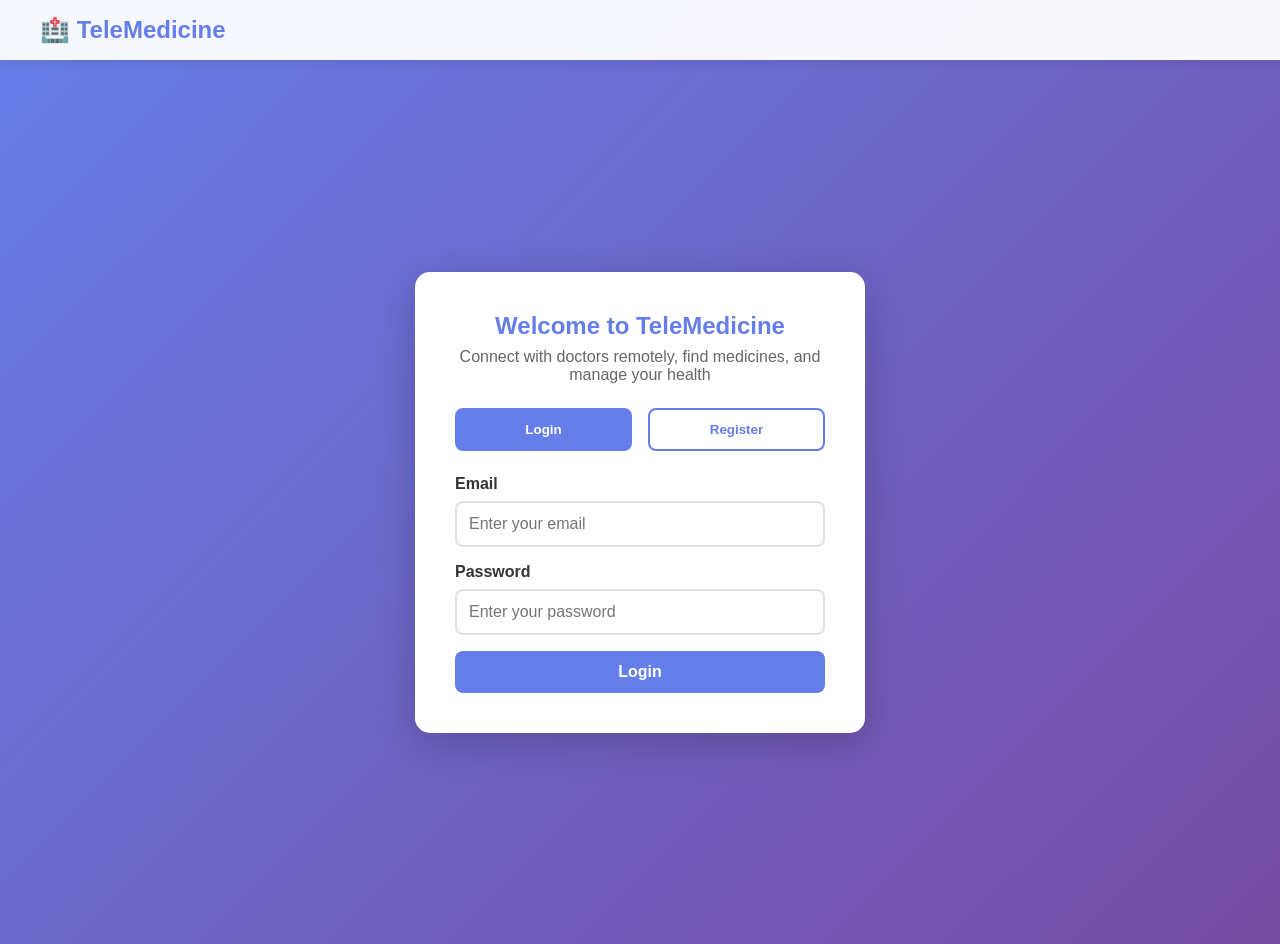
==== frontend/index.html @ 82e6c84f "Initial commit: TeleMedicine Platform A comprehensive telemedicine solution connecting patients with" ====
<!DOCTYPE html>
<html lang="en">
<head>
    <meta charset="UTF-8">
    <meta name="viewport" content="width=device-width, initial-scale=1.0">
    <title>TeleMedicine - Access Healthcare Anywhere</title>
    <link rel="stylesheet" href="styles.css">
</head>
<body>
    <div id="app">
        <!-- Navigation -->
        <nav class="navbar">
            <div class="nav-container">
                <h1 class="logo">🏥 TeleMedicine</h1>
                <div class="nav-links" id="navLinks">
                    <a href="#" onclick="showSection('home')" class="nav-link">Home</a>
                    <a href="#" onclick="showSection('doctors')" class="nav-link">Find Doctors</a>
                    <a href="#" onclick="showSection('medicines')" class="nav-link">Medicines</a>
                    <a href="#" onclick="showSection('consultations')" class="nav-link">My Consultations</a>
                    <a href="#" onclick="showSection('followups')" class="nav-link">Follow-ups</a>
                    <a href="#" onclick="logout()" class="nav-link logout">Logout</a>
                </div>
            </div>
        </nav>

        <!-- Login Section -->
        <section id="loginSection" class="section active">
            <div class="auth-container">
                <div class="auth-box">
                    <h2>Welcome to TeleMedicine</h2>
                    <p>Connect with doctors remotely, find medicines, and manage your health</p>
                    
                    <div class="auth-toggle">
                        <button class="toggle-btn active" onclick="toggleAuth('login')">Login</button>
                        <button class="toggle-btn" onclick="toggleAuth('register')">Register</button>
                    </div>

                    <!-- Login Form -->
                    <form id="loginForm" class="auth-form">
                        <div class="form-group">
                            <label>Email</label>
                            <input type="email" id="loginEmail" required placeholder="Enter your email">
                        </div>
                        <div class="form-group">
                            <label>Password</label>
                            <input type="password" id="loginPassword" required placeholder="Enter your password">
                        </div>
                        <button type="submit" class="btn btn-primary">Login</button>
                    </form>

                    <!-- Register Form -->
                    <form id="registerForm" class="auth-form hidden">
                        <div class="form-group">
                            <label>Full Name</label>
                            <input type="text" id="regName" required placeholder="Enter your full name">
                        </div>
                        <div class="form-group">
                            <label>Email</label>
                            <input type="email" id="regEmail" required placeholder="Enter your email">
                        </div>
                        <div class="form-group">
                            <label>Phone</label>
                            <input type="tel" id="regPhone" required placeholder="Enter your phone number">
                        </div>
                        <div class="form-group">
                            <label>Age</label>
                            <input type="number" id="regAge" required placeholder="Enter your age">
                        </div>
                        <div class="form-group">
                            <label>Gender</label>
                            <select id="regGender" required>
                                <option value="">Select Gender</option>
                                <option value="male">Male</option>
                                <option value="female">Female</option>
                                <option value="other">Other</option>
                            </select>
                        </div>
                        <div class="form-group">
                            <label>Address</label>
                            <textarea id="regAddress" required placeholder="Enter your address"></textarea>
                        </div>
                        <div class="form-group">
                            <label>Password</label>
                            <input type="password" id="regPassword" required placeholder="Create a password">
                        </div>
                        <button type="submit" class="btn btn-primary">Register</button>
                    </form>
                </div>
            </div>
        </section>

        <!-- Home Section -->
        <section id="homeSection" class="section hidden">
            <div class="hero">
                <h2>Your Health, Our Priority</h2>
                <p>Get medical advice from qualified doctors, find available medicines at local pharmacies, and manage your follow-ups digitally.</p>
                <div class="features">
                    <div class="feature-card">
                        <h3>👨‍⚕️ Remote Consultations</h3>
                        <p>Connect with doctors from anywhere</p>
                    </div>
                    <div class="feature-card">
                        <h3>💊 Medicine Availability</h3>
                        <p>Find medicines at nearby pharmacies</p>
                    </div>
                    <div class="feature-card">
                        <h3>📅 Digital Follow-ups</h3>
                        <p>Never miss your appointments</p>
                    </div>
                </div>
            </div>
        </section>

        <!-- Doctors Section -->
        <section id="doctorsSection" class="section hidden">
            <div class="container">
                <h2>Available Doctors</h2>
                <div id="doctorsList" class="doctors-grid">
                    <!-- Doctors will be loaded here -->
                </div>
            </div>
        </section>

        <!-- Consultation Request Modal -->
        <div id="consultationModal" class="modal hidden">
            <div class="modal-content">
                <span class="close" onclick="closeModal('consultationModal')">&times;</span>
                <h2>Request Consultation</h2>
                <form id="consultationForm">
                    <input type="hidden" id="selectedDoctorId">
                    <div class="form-group">
                        <label>Describe your symptoms</label>
                        <textarea id="symptoms" required placeholder="Please describe your symptoms in detail" rows="5"></textarea>
                    </div>
                    <button type="submit" class="btn btn-primary">Submit Request</button>
                </form>
            </div>
        </div>

        <!-- Medicines Section -->
        <section id="medicinesSection" class="section hidden">
            <div class="container">
                <h2>Find Medicines</h2>
                <div class="search-box">
                    <input type="text" id="medicineSearch" placeholder="Search for medicines...">
                    <button onclick="searchMedicines()" class="btn btn-primary">Search</button>
                </div>
                <div id="medicinesList" class="medicines-grid">
                    <!-- Medicines will be loaded here -->
                </div>
            </div>
        </section>

        <!-- Consultations Section -->
        <section id="consultationsSection" class="section hidden">
            <div class="container">
                <h2>My Consultations</h2>
                <div id="consultationsList" class="consultations-list">
                    <!-- Consultations will be loaded here -->
                </div>
            </div>
        </section>

        <!-- Follow-ups Section -->
        <section id="followupsSection" class="section hidden">
            <div class="container">
                <h2>My Follow-ups</h2>
                <div id="followupsList" class="followups-list">
                    <!-- Follow-ups will be loaded here -->
                </div>
            </div>
        </section>
    </div>

    <script src="script.js"></script>
</body>
</html>
---- frontend/styles.css ----
* {
    margin: 0;
    padding: 0;
    box-sizing: border-box;
}

body {
    font-family: 'Segoe UI', Tahoma, Geneva, Verdana, sans-serif;
    background: linear-gradient(135deg, #667eea 0%, #764ba2 100%);
    min-height: 100vh;
    color: #333;
}

/* Navigation */
.navbar {
    background: rgba(255, 255, 255, 0.95);
    padding: 1rem 2rem;
    box-shadow: 0 2px 10px rgba(0, 0, 0, 0.1);
    position: sticky;
    top: 0;
    z-index: 1000;
}

.nav-container {
    max-width: 1200px;
    margin: 0 auto;
    display: flex;
    justify-content: space-between;
    align-items: center;
}

.logo {
    font-size: 1.5rem;
    color: #667eea;
}

.nav-links {
    display: flex;
    gap: 1.5rem;
}

.nav-link {
    text-decoration: none;
    color: #333;
    font-weight: 500;
    transition: color 0.3s;
}

.nav-link:hover {
    color: #667eea;
}

.nav-link.logout {
    color: #e74c3c;
}

/* Sections */
.section {
    padding: 2rem;
    min-height: calc(100vh - 80px);
}

.section.hidden {
    display: none;
}

.section.active {
    display: block;
}

/* Auth Container */
.auth-container {
    display: flex;
    justify-content: center;
    align-items: center;
    min-height: calc(100vh - 80px);
}

.auth-box {
    background: white;
    padding: 2.5rem;
    border-radius: 15px;
    box-shadow: 0 10px 40px rgba(0, 0, 0, 0.2);
    max-width: 450px;
    width: 100%;
}

.auth-box h2 {
    text-align: center;
    margin-bottom: 0.5rem;
    color: #667eea;
}

.auth-box p {
    text-align: center;
    color: #666;
    margin-bottom: 1.5rem;
}

.auth-toggle {
    display: flex;
    gap: 1rem;
    margin-bottom: 1.5rem;
}

.toggle-btn {
    flex: 1;
    padding: 0.75rem;
    border: 2px solid #667eea;
    background: white;
    color: #667eea;
    border-radius: 8px;
    cursor: pointer;
    font-weight: 600;
    transition: all 0.3s;
}

.toggle-btn.active {
    background: #667eea;
    color: white;
}

/* Forms */
.auth-form {
    display: flex;
    flex-direction: column;
    gap: 1rem;
}

.auth-form.hidden {
    display: none;
}

.form-group {
    display: flex;
    flex-direction: column;
    gap: 0.5rem;
}

.form-group label {
    font-weight: 600;
    color: #333;
}

.form-group input,
.form-group select,
.form-group textarea {
    padding: 0.75rem;
    border: 2px solid #e0e0e0;
    border-radius: 8px;
    font-size: 1rem;
    transition: border-color 0.3s;
}

.form-group input:focus,
.form-group select:focus,
.form-group textarea:focus {
    outline: none;
    border-color: #667eea;
}

/* Buttons */
.btn {
    padding: 0.75rem 1.5rem;
    border: none;
    border-radius: 8px;
    font-size: 1rem;
    font-weight: 600;
    cursor: pointer;
    transition: all 0.3s;
}

.btn-primary {
    background: #667eea;
    color: white;
}

.btn-primary:hover {
    background: #5568d3;
    transform: translateY(-2px);
}

.btn-secondary {
    background: #95a5a6;
    color: white;
}

.btn-success {
    background: #27ae60;
    color: white;
}

/* Hero Section */
.hero {
    text-align: center;
    padding: 3rem 1rem;
}

.hero h2 {
    font-size: 2.5rem;
    color: white;
    margin-bottom: 1rem;
}

.hero p {
    font-size: 1.2rem;
    color: rgba(255, 255, 255, 0.9);
    margin-bottom: 2rem;
}

.features {
    display: grid;
    grid-template-columns: repeat(auto-fit, minmax(250px, 1fr));
    gap: 1.5rem;
    max-width: 1200px;
    margin: 0 auto;
}

.feature-card {
    background: white;
    padding: 2rem;
    border-radius: 15px;
    box-shadow: 0 5px 20px rgba(0, 0, 0, 0.1);
    transition: transform 0.3s;
}

.feature-card:hover {
    transform: translateY(-5px);
}

.feature-card h3 {
    color: #667eea;
    margin-bottom: 0.5rem;
}

/* Container */
.container {
    max-width: 1200px;
    margin: 0 auto;
    padding: 1rem;
}

.container h2 {
    color: white;
    margin-bottom: 1.5rem;
}

/* Doctors Grid */
.doctors-grid {
    display: grid;
    grid-template-columns: repeat(auto-fill, minmax(300px, 1fr));
    gap: 1.5rem;
}

.doctor-card {
    background: white;
    padding: 1.5rem;
    border-radius: 15px;
    box-shadow: 0 5px 20px rgba(0, 0, 0, 0.1);
    transition: transform 0.3s;
}

.doctor-card:hover {
    transform: translateY(-5px);
}

.doctor-card h3 {
    color: #667eea;
    margin-bottom: 0.5rem;
}

.doctor-card p {
    color: #666;
    margin-bottom: 0.5rem;
}

.doctor-card .specialization {
    font-weight: 600;
    color: #333;
}

/* Search Box */
.search-box {
    display: flex;
    gap: 1rem;
    margin-bottom: 2rem;
}

.search-box input {
    flex: 1;
    padding: 0.75rem;
    border: 2px solid #e0e0e0;
    border-radius: 8px;
    font-size: 1rem;
}

/* Medicines Grid */
.medicines-grid {
    display: grid;
    grid-template-columns: repeat(auto-fill, minmax(280px, 1fr));
    gap: 1.5rem;
}

.medicine-card {
    background: white;
    padding: 1.5rem;
    border-radius: 15px;
    box-shadow: 0 5px 20px rgba(0, 0, 0, 0.1);
}

.medicine-card h3 {
    color: #667eea;
    margin-bottom: 0.5rem;
}

.medicine-card .price {
    font-size: 1.25rem;
    font-weight: 700;
    color: #27ae60;
    margin: 0.5rem 0;
}

.medicine-card .pharmacy {
    color: #666;
    font-size: 0.9rem;
}

/* Consultations List */
.consultations-list,
.followups-list {
    display: flex;
    flex-direction: column;
    gap: 1rem;
}

.consultation-card,
.followup-card {
    background: white;
    padding: 1.5rem;
    border-radius: 15px;
    box-shadow: 0 5px 20px rgba(0, 0, 0, 0.1);
}

.consultation-card h3,
.followup-card h3 {
    color: #667eea;
    margin-bottom: 0.5rem;
}

.status {
    display: inline-block;
    padding: 0.25rem 0.75rem;
    border-radius: 20px;
    font-size: 0.85rem;
    font-weight: 600;
}

.status.pending {
    background: #f39c12;
    color: white;
}

.status.in_progress {
    background: #3498db;
    color: white;
}

.status.completed {
    background: #27ae60;
    color: white;
}

.status.scheduled {
    background: #9b59b6;
    color: white;
}

/* Modal */
.modal {
    position: fixed;
    top: 0;
    left: 0;
    width: 100%;
    height: 100%;
    background: rgba(0, 0, 0, 0.5);
    display: flex;
    justify-content: center;
    align-items: center;
    z-index: 2000;
}

.modal.hidden {
    display: none;
}

.modal-content {
    background: white;
    padding: 2rem;
    border-radius: 15px;
    max-width: 500px;
    width: 90%;
    position: relative;
}

.close {
    position: absolute;
    top: 1rem;
    right: 1.5rem;
    font-size: 2rem;
    cursor: pointer;
    color: #666;
}

.close:hover {
    color: #333;
}

/* Responsive */
@media (max-width: 768px) {
    .nav-container {
        flex-direction: column;
        gap: 1rem;
    }

    .nav-links {
        flex-wrap: wrap;
        justify-content: center;
    }

    .doctors-grid,
    .medicines-grid {
        grid-template-columns: 1fr;
    }

    .search-box {
        flex-direction: column;
    }
}
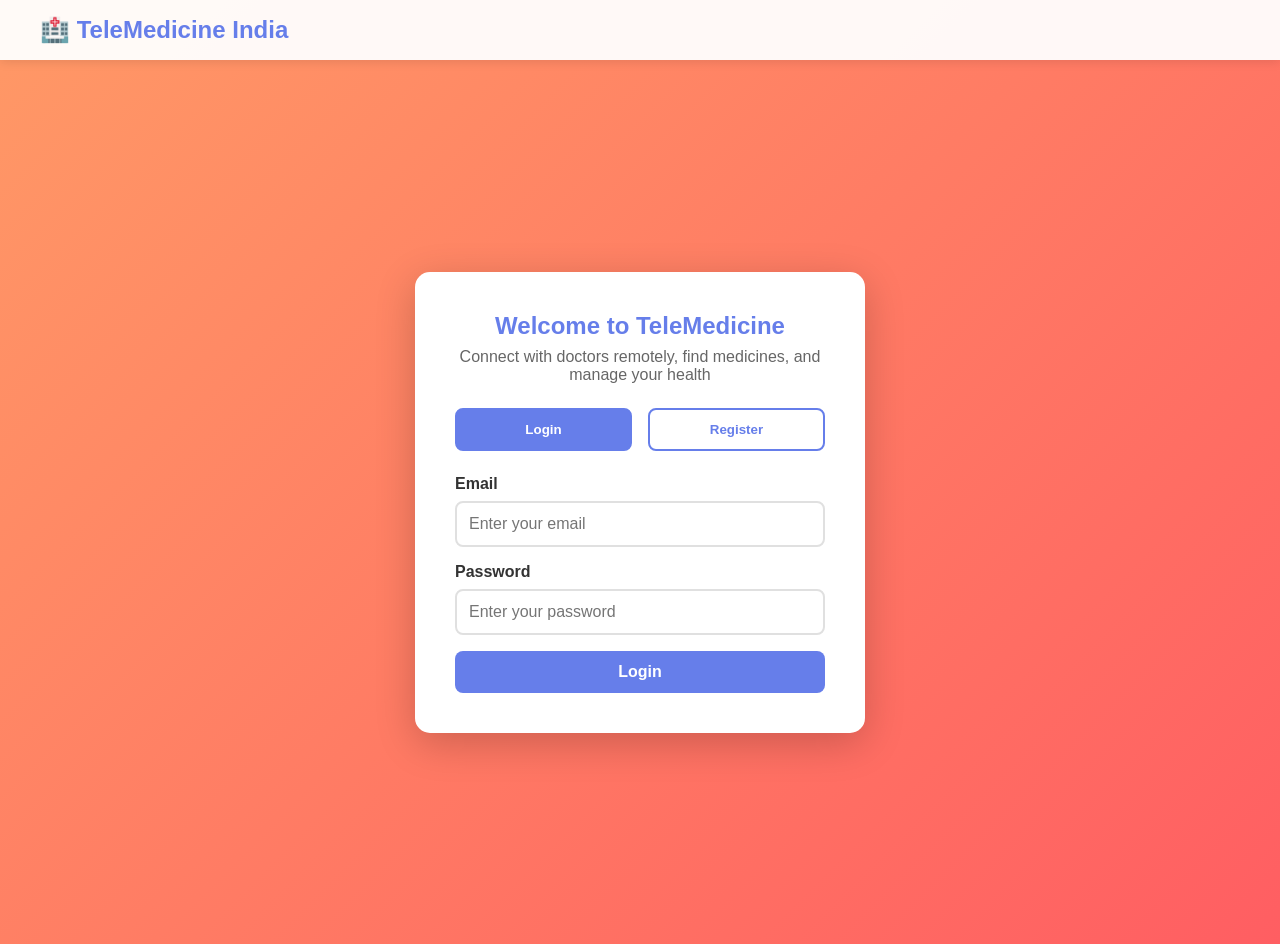
==== commit 8e4bd43a: "Complete website redesign with Indian context and new features - Updated home section with Indian br" ====
--- a/frontend/index.html
+++ b/frontend/index.html
@@ -11,11 +11,15 @@
         <!-- Navigation -->
         <nav class="navbar">
             <div class="nav-container">
-                <h1 class="logo">🏥 TeleMedicine</h1>
+                <h1 class="logo">🏥 TeleMedicine India</h1>
                 <div class="nav-links" id="navLinks">
                     <a href="#" onclick="showSection('home')" class="nav-link">Home</a>
                     <a href="#" onclick="showSection('doctors')" class="nav-link">Find Doctors</a>
                     <a href="#" onclick="showSection('medicines')" class="nav-link">Medicines</a>
+                    <a href="#" onclick="showSection('emergency')" class="nav-link">Emergency</a>
+                    <a href="#" onclick="showSection('labtests')" class="nav-link">Lab Tests</a>
+                    <a href="#" onclick="showSection('video')" class="nav-link">Video Call</a>
+                    <a href="#" onclick="showSection('blog')" class="nav-link">Health Blog</a>
                     <a href="#" onclick="showSection('consultations')" class="nav-link">My Consultations</a>
                     <a href="#" onclick="showSection('followups')" class="nav-link">Follow-ups</a>
                     <a href="#" onclick="logout()" class="nav-link logout">Logout</a>
@@ -92,20 +96,55 @@
         <!-- Home Section -->
         <section id="homeSection" class="section hidden">
             <div class="hero">
-                <h2>Your Health, Our Priority</h2>
-                <p>Get medical advice from qualified doctors, find available medicines at local pharmacies, and manage your follow-ups digitally.</p>
+                <h2>🇮🇳 India's Premier Telemedicine Platform</h2>
+                <p>Access quality healthcare from anywhere in India. Connect with top doctors, find medicines at local pharmacies, book lab tests, and manage your health digitally.</p>
+                <div class="quick-actions">
+                    <button onclick="showSection('doctors')" class="btn btn-primary">Find a Doctor</button>
+                    <button onclick="showSection('emergency')" class="btn btn-danger">Emergency Services</button>
+                    <button onclick="showSection('labtests')" class="btn btn-secondary">Book Lab Test</button>
+                </div>
                 <div class="features">
                     <div class="feature-card">
-                        <h3>👨‍⚕️ Remote Consultations</h3>
-                        <p>Connect with doctors from anywhere</p>
-                    </div>
-                    <div class="feature-card">
-                        <h3>💊 Medicine Availability</h3>
-                        <p>Find medicines at nearby pharmacies</p>
-                    </div>
-                    <div class="feature-card">
-                        <h3>📅 Digital Follow-ups</h3>
-                        <p>Never miss your appointments</p>
+                        <h3>👨‍⚕️ 24/7 Doctor Consultation</h3>
+                        <p>Connect with 100+ qualified Indian doctors anytime</p>
+                    </div>
+                    <div class="feature-card">
+                        <h3>💊 Medicine Delivery</h3>
+                        <p>Find medicines at pharmacies across India</p>
+                    </div>
+                    <div class="feature-card">
+                        <h3>🚑 Emergency Services</h3>
+                        <p>Ambulance & emergency contacts across India</p>
+                    </div>
+                    <div class="feature-card">
+                        <h3>� Lab Tests & Diagnostics</h3>
+                        <p>Book tests at trusted diagnostic centers</p>
+                    </div>
+                    <div class="feature-card">
+                        <h3>📹 Video Consultations</h3>
+                        <p>Face-to-face video calls with specialists</p>
+                    </div>
+                    <div class="feature-card">
+                        <h3>📰 Health Blog</h3>
+                        <p>Latest health tips and medical news</p>
+                    </div>
+                </div>
+                <div class="stats">
+                    <div class="stat-item">
+                        <h3>100+</h3>
+                        <p>Qualified Doctors</p>
+                    </div>
+                    <div class="stat-item">
+                        <h3>50+</h3>
+                        <p>Pharmacies</p>
+                    </div>
+                    <div class="stat-item">
+                        <h3>100+</h3>
+                        <p>Medicines</p>
+                    </div>
+                    <div class="stat-item">
+                        <h3>24/7</h3>
+                        <p>Support</p>
                     </div>
                 </div>
             </div>
@@ -151,6 +190,289 @@
             </div>
         </section>
 
+        <!-- Emergency Services Section -->
+        <section id="emergencySection" class="section hidden">
+            <div class="container">
+                <h2>🚑 Emergency Services</h2>
+                <div class="emergency-grid">
+                    <div class="emergency-card urgent">
+                        <h3>National Emergency Number</h3>
+                        <p class="emergency-number">112</p>
+                        <p>Call for police, fire, or medical emergencies</p>
+                        <a href="tel:112" class="btn btn-danger">Call Now</a>
+                    </div>
+                    <div class="emergency-card">
+                        <h3>Ambulance Services</h3>
+                        <p class="emergency-number">108</p>
+                        <p>24/7 ambulance service across India</p>
+                        <a href="tel:108" class="btn btn-danger">Call Now</a>
+                    </div>
+                    <div class="emergency-card">
+                        <h3>Women Helpline</h3>
+                        <p class="emergency-number">181</p>
+                        <p>24/7 women safety helpline</p>
+                        <a href="tel:181" class="btn btn-primary">Call Now</a>
+                    </div>
+                    <div class="emergency-card">
+                        <h3>Child Helpline</h3>
+                        <p class="emergency-number">1098</p>
+                        <p>24/7 child protection helpline</p>
+                        <a href="tel:1098" class="btn btn-primary">Call Now</a>
+                    </div>
+                    <div class="emergency-card">
+                        <h3>Mental Health Helpline</h3>
+                        <p class="emergency-number">011-23381030</p>
+                        <p>24/7 mental health support</p>
+                        <a href="tel:01123381030" class="btn btn-primary">Call Now</a>
+                    </div>
+                    <div class="emergency-card">
+                        <h3>Air Ambulance</h3>
+                        <p class="emergency-number">9540161344</p>
+                        <p>Emergency air ambulance service</p>
+                        <a href="tel:9540161344" class="btn btn-secondary">Call Now</a>
+                    </div>
+                </div>
+                <div class="emergency-tips">
+                    <h3>Emergency Tips</h3>
+                    <ul>
+                        <li>Stay calm and assess the situation</li>
+                        <li>Call the appropriate emergency number immediately</li>
+                        <li>Provide clear information about your location</li>
+                        <li>Follow the dispatcher's instructions</li>
+                        <li>Keep first aid kit ready at home</li>
+                    </ul>
+                </div>
+            </div>
+        </section>
+
+        <!-- Lab Tests Section -->
+        <section id="labtestsSection" class="section hidden">
+            <div class="container">
+                <h2>🔬 Lab Tests & Diagnostics</h2>
+                <div class="lab-tests-grid">
+                    <div class="lab-card">
+                        <h3>Complete Blood Count (CBC)</h3>
+                        <p>Full blood analysis including RBC, WBC, platelets</p>
+                        <p class="price">₹350</p>
+                        <button class="btn btn-primary">Book Now</button>
+                    </div>
+                    <div class="lab-card">
+                        <h3>Blood Sugar Test</h3>
+                        <p>Fasting and post-prandial blood sugar levels</p>
+                        <p class="price">₹150</p>
+                        <button class="btn btn-primary">Book Now</button>
+                    </div>
+                    <div class="lab-card">
+                        <h3>Lipid Profile</h3>
+                        <p>Cholesterol, triglycerides, HDL, LDL</p>
+                        <p class="price">₹450</p>
+                        <button class="btn btn-primary">Book Now</button>
+                    </div>
+                    <div class="lab-card">
+                        <h3>Thyroid Function Test</h3>
+                        <p>T3, T4, TSH levels</p>
+                        <p class="price">₹400</p>
+                        <button class="btn btn-primary">Book Now</button>
+                    </div>
+                    <div class="lab-card">
+                        <h3>Liver Function Test</h3>
+                        <p>Complete liver health analysis</p>
+                        <p class="price">₹500</p>
+                        <button class="btn btn-primary">Book Now</button>
+                    </div>
+                    <div class="lab-card">
+                        <h3>Kidney Function Test</h3>
+                        <p>Complete kidney health analysis</p>
+                        <p class="price">₹450</p>
+                        <button class="btn btn-primary">Book Now</button>
+                    </div>
+                    <div class="lab-card">
+                        <h3>Urine Analysis</h3>
+                        <p>Complete urine examination</p>
+                        <p class="price">₹150</p>
+                        <button class="btn btn-primary">Book Now</button>
+                    </div>
+                    <div class="lab-card">
+                        <h3>Vitamin D Test</h3>
+                        <p>25-hydroxy vitamin D levels</p>
+                        <p class="price">₹600</p>
+                        <button class="btn btn-primary">Book Now</button>
+                    </div>
+                    <div class="lab-card">
+                        <h3>Vitamin B12 Test</h3>
+                        <p>Vitamin B12 levels</p>
+                        <p class="price">₹550</p>
+                        <button class="btn btn-primary">Book Now</button>
+                    </div>
+                </div>
+                <div class="diagnostic-centers">
+                    <h3>Partner Diagnostic Centers</h3>
+                    <div class="center-item">
+                        <h4>Dr. Lal PathLabs</h4>
+                        <p>Available across India</p>
+                        <p class="rating">⭐⭐⭐⭐⭐ 4.5/5</p>
+                    </div>
+                    <div class="center-item">
+                        <h4>Thyrocare</h4>
+                        <p>Available across India</p>
+                        <p class="rating">⭐⭐⭐⭐⭐ 4.3/5</p>
+                    </div>
+                    <div class="center-item">
+                        <h4>Metropolis Healthcare</h4>
+                        <p>Available across India</p>
+                        <p class="rating">⭐⭐⭐⭐⭐ 4.4/5</p>
+                    </div>
+                </div>
+            </div>
+        </section>
+
+        <!-- Video Consultation Section -->
+        <section id="videoSection" class="section hidden">
+            <div class="container">
+                <h2>📹 Video Consultation</h2>
+                <div class="video-container">
+                    <div class="video-info">
+                        <h3>Connect Face-to-Face with Doctors</h3>
+                        <p>Experience high-quality video consultations with our network of specialists across India. Discuss your health concerns from the comfort of your home.</p>
+                        <div class="video-features">
+                            <div class="v-feature">
+                                <h4>HD Video Quality</h4>
+                                <p>Crystal clear video consultations</p>
+                            </div>
+                            <div class="v-feature">
+                                <h4>Screen Sharing</h4>
+                                <p>Share reports and test results</p>
+                            </div>
+                            <div class="v-feature">
+                                <h4>Chat & File Transfer</h4>
+                                <p>Send documents during consultation</p>
+                            </div>
+                            <div class="v-feature">
+                                <h4>Secure & Private</h4>
+                                <p>End-to-end encrypted calls</p>
+                            </div>
+                        </div>
+                        <button onclick="startVideoCall()" class="btn btn-primary">Start Video Call</button>
+                    </div>
+                    <div class="video-demo">
+                        <div class="demo-placeholder">
+                            <div class="demo-doctor">
+                                <div class="doctor-avatar">👨‍⚕️</div>
+                                <p>Dr. Sharma</p>
+                            </div>
+                            <div class="demo-patient">
+                                <div class="patient-avatar">👤</div>
+                                <p>You</p>
+                            </div>
+                            <div class="demo-status">Ready to connect</div>
+                        </div>
+                    </div>
+                </div>
+                <div class="video-doctors">
+                    <h3>Available for Video Consultation</h3>
+                    <div class="v-doctor-card">
+                        <h4>Dr. Rajesh Kumar</h4>
+                        <p>General Physician • 25 years exp</p>
+                        <p class="availability">Available Now</p>
+                        <button class="btn btn-primary">Book ₹500</button>
+                    </div>
+                    <div class="v-doctor-card">
+                        <h4>Dr. Maria Garcia</h4>
+                        <p>Cardiologist • 18 years exp</p>
+                        <p class="availability">Available Now</p>
+                        <button class="btn btn-primary">Book ₹800</button>
+                    </div>
+                    <div class="v-doctor-card">
+                        <h4>Dr. Sarah Ahmed</h4>
+                        <p>Pediatrician • 15 years exp</p>
+                        <p class="availability">Available Now</p>
+                        <button class="btn btn-primary">Book ₹600</button>
+                    </div>
+                </div>
+            </div>
+        </section>
+
+        <!-- Health Blog Section -->
+        <section id="blogSection" class="section hidden">
+            <div class="container">
+                <h2>📰 Health Blog</h2>
+                <div class="blog-grid">
+                    <article class="blog-card">
+                        <div class="blog-image">🏃</div>
+                        <div class="blog-content">
+                            <h3>10 Tips for a Healthy Lifestyle</h3>
+                            <p>Simple daily habits that can transform your health and well-being...</p>
+                            <div class="blog-meta">
+                                <span class="blog-date">Jan 15, 2025</span>
+                                <span class="blog-category">Wellness</span>
+                            </div>
+                            <button class="btn btn-secondary">Read More</button>
+                        </div>
+                    </article>
+                    <article class="blog-card">
+                        <div class="blog-image">🥗</div>
+                        <div class="blog-content">
+                            <h3>Superfoods for Indian Diet</h3>
+                            <p>Discover nutritious Indian foods that boost immunity and energy...</p>
+                            <div class="blog-meta">
+                                <span class="blog-date">Jan 12, 2025</span>
+                                <span class="blog-category">Nutrition</span>
+                            </div>
+                            <button class="btn btn-secondary">Read More</button>
+                        </div>
+                    </article>
+                    <article class="blog-card">
+                        <div class="blog-image">😴</div>
+                        <div class="blog-content">
+                            <h3>Importance of Quality Sleep</h3>
+                            <p>How adequate sleep affects your physical and mental health...</p>
+                            <div class="blog-meta">
+                                <span class="blog-date">Jan 10, 2025</span>
+                                <span class="blog-category">Wellness</span>
+                            </div>
+                            <button class="btn btn-secondary">Read More</button>
+                        </div>
+                    </article>
+                    <article class="blog-card">
+                        <div class="blog-image">🧘</div>
+                        <div class="blog-content">
+                            <h3>Yoga for Stress Relief</h3>
+                            <p>Simple yoga poses to reduce stress and improve mental clarity...</p>
+                            <div class="blog-meta">
+                                <span class="blog-date">Jan 8, 2025</span>
+                                <span class="blog-category">Fitness</span>
+                            </div>
+                            <button class="btn btn-secondary">Read More</button>
+                        </div>
+                    </article>
+                    <article class="blog-card">
+                        <div class="blog-image">💪</div>
+                        <div class="blog-content">
+                            <h3>Home Workout Guide</h3>
+                            <p>Effective exercises you can do at home without equipment...</p>
+                            <div class="blog-meta">
+                                <span class="blog-date">Jan 5, 2025</span>
+                                <span class="blog-category">Fitness</span>
+                            </div>
+                            <button class="btn btn-secondary">Read More</button>
+                        </div>
+                    </article>
+                    <article class="blog-card">
+                        <div class="blog-image">🧠</div>
+                        <div class="blog-content">
+                            <h3>Mental Health Awareness</h3>
+                            <p>Understanding and managing anxiety and depression...</p>
+                            <div class="blog-meta">
+                                <span class="blog-date">Jan 3, 2025</span>
+                                <span class="blog-category">Mental Health</span>
+                            </div>
+                            <button class="btn btn-secondary">Read More</button>
+                        </div>
+                    </article>
+                </div>
+            </div>
+        </section>
+
         <!-- Consultations Section -->
         <section id="consultationsSection" class="section hidden">
             <div class="container">
--- a/frontend/styles.css
+++ b/frontend/styles.css
@@ -6,7 +6,7 @@
 
 body {
     font-family: 'Segoe UI', Tahoma, Geneva, Verdana, sans-serif;
-    background: linear-gradient(135deg, #667eea 0%, #764ba2 100%);
+    background: linear-gradient(135deg, #ff9966 0%, #ff5e62 100%);
     min-height: 100vh;
     color: #333;
 }
@@ -190,6 +190,16 @@
     color: white;
 }
 
+.btn-danger {
+    background: #e74c3c;
+    color: white;
+}
+
+.btn-danger:hover {
+    background: #c0392b;
+    transform: translateY(-2px);
+}
+
 /* Hero Section */
 .hero {
     text-align: center;
@@ -208,12 +218,20 @@
     margin-bottom: 2rem;
 }
 
+.quick-actions {
+    display: flex;
+    gap: 1rem;
+    justify-content: center;
+    margin-bottom: 3rem;
+    flex-wrap: wrap;
+}
+
 .features {
     display: grid;
     grid-template-columns: repeat(auto-fit, minmax(250px, 1fr));
     gap: 1.5rem;
     max-width: 1200px;
-    margin: 0 auto;
+    margin: 0 auto 3rem;
 }
 
 .feature-card {
@@ -229,8 +247,34 @@
 }
 
 .feature-card h3 {
-    color: #667eea;
-    margin-bottom: 0.5rem;
+    color: #ff9966;
+    margin-bottom: 0.5rem;
+}
+
+.stats {
+    display: grid;
+    grid-template-columns: repeat(auto-fit, minmax(150px, 1fr));
+    gap: 1.5rem;
+    max-width: 800px;
+    margin: 0 auto;
+}
+
+.stat-item {
+    background: rgba(255, 255, 255, 0.2);
+    padding: 1.5rem;
+    border-radius: 15px;
+    text-align: center;
+}
+
+.stat-item h3 {
+    font-size: 2rem;
+    color: white;
+    margin-bottom: 0.5rem;
+}
+
+.stat-item p {
+    color: rgba(255, 255, 255, 0.9);
+    font-size: 0.9rem;
 }
 
 /* Container */
@@ -436,3 +480,276 @@
         flex-direction: column;
     }
 }
+
+/* Emergency Services */
+.emergency-grid {
+    display: grid;
+    grid-template-columns: repeat(auto-fit, minmax(280px, 1fr));
+    gap: 1.5rem;
+    margin-bottom: 2rem;
+}
+
+.emergency-card {
+    background: white;
+    padding: 2rem;
+    border-radius: 15px;
+    box-shadow: 0 5px 20px rgba(0, 0, 0, 0.1);
+    text-align: center;
+    transition: transform 0.3s;
+}
+
+.emergency-card:hover {
+    transform: translateY(-5px);
+}
+
+.emergency-card.urgent {
+    background: linear-gradient(135deg, #e74c3c 0%, #c0392b 100%);
+    color: white;
+}
+
+.emergency-card h3 {
+    margin-bottom: 0.5rem;
+    color: #333;
+}
+
+.emergency-card.urgent h3 {
+    color: white;
+}
+
+.emergency-number {
+    font-size: 2.5rem;
+    font-weight: 700;
+    color: #e74c3c;
+    margin: 1rem 0;
+}
+
+.emergency-card.urgent .emergency-number {
+    color: white;
+}
+
+.emergency-tips {
+    background: white;
+    padding: 2rem;
+    border-radius: 15px;
+    margin-top: 2rem;
+}
+
+.emergency-tips h3 {
+    color: #ff9966;
+    margin-bottom: 1rem;
+}
+
+.emergency-tips ul {
+    list-style: none;
+    padding: 0;
+}
+
+.emergency-tips li {
+    padding: 0.5rem 0;
+    border-bottom: 1px solid #eee;
+}
+
+.emergency-tips li:last-child {
+    border-bottom: none;
+}
+
+/* Lab Tests */
+.lab-tests-grid {
+    display: grid;
+    grid-template-columns: repeat(auto-fit, minmax(280px, 1fr));
+    gap: 1.5rem;
+    margin-bottom: 2rem;
+}
+
+.lab-card {
+    background: white;
+    padding: 1.5rem;
+    border-radius: 15px;
+    box-shadow: 0 5px 20px rgba(0, 0, 0, 0.1);
+    transition: transform 0.3s;
+}
+
+.lab-card:hover {
+    transform: translateY(-5px);
+}
+
+.lab-card h3 {
+    color: #ff9966;
+    margin-bottom: 0.5rem;
+}
+
+.lab-card .price {
+    font-size: 1.5rem;
+    font-weight: 700;
+    color: #27ae60;
+    margin: 1rem 0;
+}
+
+.diagnostic-centers {
+    background: white;
+    padding: 2rem;
+    border-radius: 15px;
+    margin-top: 2rem;
+}
+
+.diagnostic-centers h3 {
+    color: #ff9966;
+    margin-bottom: 1.5rem;
+}
+
+.center-item {
+    padding: 1rem;
+    border-bottom: 1px solid #eee;
+}
+
+.center-item:last-child {
+    border-bottom: none;
+}
+
+.center-item h4 {
+    color: #333;
+    margin-bottom: 0.5rem;
+}
+
+.center-item .rating {
+    color: #f39c12;
+    margin-top: 0.5rem;
+}
+
+/* Video Consultation */
+.video-container {
+    display: grid;
+    grid-template-columns: 1fr 1fr;
+    gap: 2rem;
+    margin-bottom: 2rem;
+}
+
+.video-info h3 {
+    color: #ff9966;
+    margin-bottom: 1rem;
+}
+
+.video-features {
+    display: grid;
+    grid-template-columns: 1fr 1fr;
+    gap: 1rem;
+    margin: 1.5rem 0;
+}
+
+.v-feature h4 {
+    color: #333;
+    margin-bottom: 0.25rem;
+}
+
+.v-feature p {
+    color: #666;
+    font-size: 0.9rem;
+}
+
+.demo-placeholder {
+    background: linear-gradient(135deg, #667eea 0%, #764ba2 100%);
+    border-radius: 15px;
+    padding: 2rem;
+    height: 300px;
+    display: flex;
+    flex-direction: column;
+    justify-content: center;
+    align-items: center;
+    color: white;
+}
+
+.demo-doctor,
+.demo-patient {
+    width: 100px;
+    height: 100px;
+    background: rgba(255, 255, 255, 0.2);
+    border-radius: 50%;
+    display: flex;
+    align-items: center;
+    justify-content: center;
+    font-size: 3rem;
+    margin: 0.5rem;
+}
+
+.demo-status {
+    margin-top: 1rem;
+    font-size: 1.2rem;
+}
+
+.video-doctors {
+    display: grid;
+    grid-template-columns: repeat(auto-fit, minmax(280px, 1fr));
+    gap: 1.5rem;
+}
+
+.v-doctor-card {
+    background: white;
+    padding: 1.5rem;
+    border-radius: 15px;
+    box-shadow: 0 5px 20px rgba(0, 0, 0, 0.1);
+}
+
+.v-doctor-card h4 {
+    color: #ff9966;
+    margin-bottom: 0.5rem;
+}
+
+.v-doctor-card .availability {
+    color: #27ae60;
+    font-weight: 600;
+    margin: 0.5rem 0;
+}
+
+/* Health Blog */
+.blog-grid {
+    display: grid;
+    grid-template-columns: repeat(auto-fit, minmax(300px, 1fr));
+    gap: 1.5rem;
+}
+
+.blog-card {
+    background: white;
+    border-radius: 15px;
+    overflow: hidden;
+    box-shadow: 0 5px 20px rgba(0, 0, 0, 0.1);
+    transition: transform 0.3s;
+}
+
+.blog-card:hover {
+    transform: translateY(-5px);
+}
+
+.blog-image {
+    background: linear-gradient(135deg, #667eea 0%, #764ba2 100%);
+    height: 150px;
+    display: flex;
+    align-items: center;
+    justify-content: center;
+    font-size: 4rem;
+}
+
+.blog-content {
+    padding: 1.5rem;
+}
+
+.blog-content h3 {
+    color: #ff9966;
+    margin-bottom: 0.5rem;
+}
+
+.blog-content p {
+    color: #666;
+    margin-bottom: 1rem;
+}
+
+.blog-meta {
+    display: flex;
+    gap: 1rem;
+    margin-bottom: 1rem;
+}
+
+.blog-date,
+.blog-category {
+    font-size: 0.85rem;
+    color: #999;
+}
